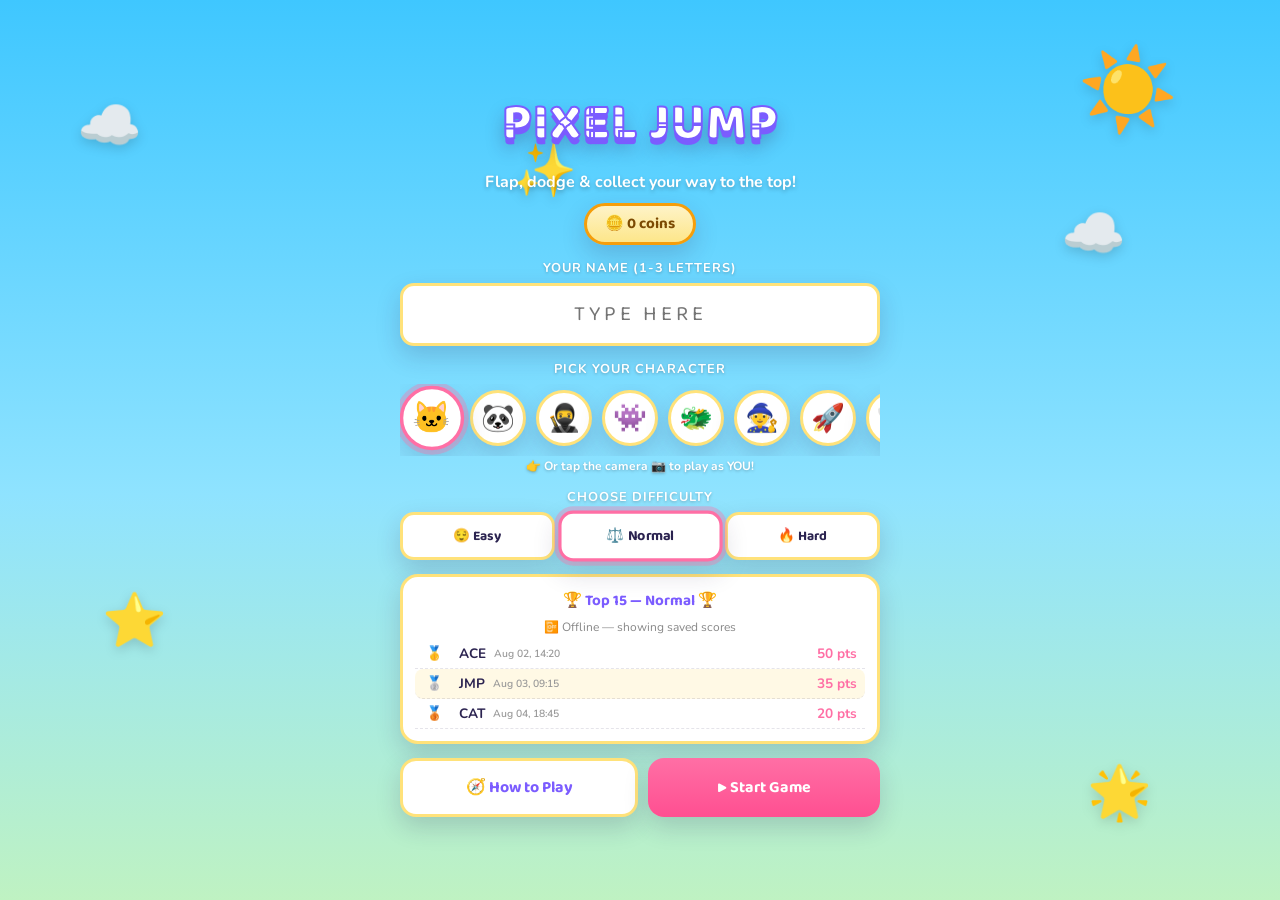
==== index.html @ 82afd9c7 "Add files via upload" ====
<!DOCTYPE html>
<html lang="en">
<head>
  <meta charset="UTF-8">
  <!--
    Viewport is locked to device width with no pinch-zoom so the game
    behaves like a native app on phones/tablets. `viewport-fit=cover`
    lets us pad around iPhone notches/home-indicators via CSS safe-area
    variables in style.css.
  -->
  <meta name="viewport" content="width=device-width, initial-scale=1.0, maximum-scale=1.0, user-scalable=no, viewport-fit=cover">
  <meta http-equiv="Cache-Control" content="no-cache, no-store, must-revalidate">
  <meta http-equiv="Pragma" content="no-cache">
  <meta http-equiv="Expires" content="0">
  <meta name="theme-color" content="#3fc7ff">
  <meta name="description" content="PixelJump - a bright, bouncy flap-and-dodge adventure for kids!">
  <title>PixelJump - v2.10.00</title>

  <!--
    =====================================================================
    AI / DEVELOPER EDITING REQUIREMENT
    =====================================================================
    Any assistant or developer that edits THIS FILE must bump the version
    in TWO places every time a change is made:
      1. The <title> tag above            (e.g. "PixelJump - v2.0.1")
      2. The game.js "?v=" query string    (bottom of this file)
    Use semantic versioning (MAJOR.MINOR.PATCH):
      - PATCH -> tiny fixes / copy tweaks / comment-only edits
      - MINOR -> new visuals, new UI, non-breaking features
      - MAJOR -> structural rewrites / breaking changes
    Bumping the query string forces browsers to fetch the new game.js
    instead of serving a stale cached copy.
    =====================================================================
  -->

  <!-- Game favicon: rounded app-icon style badge -->
  <link rel="icon" type="image/svg+xml" href="data:image/svg+xml,<svg xmlns='http://www.w3.org/2000/svg' viewBox='0 0 100 100'><rect width='100' height='100' rx='24' fill='%230ea5e9'/><circle cx='50' cy='46' r='30' fill='%23ffd54f'/><text x='50' y='60' font-size='40' text-anchor='middle'>🐱</text></svg>">

  <!--
    Kid-friendly, rounded Google Fonts:
    - "Baloo 2"  -> bold, bubbly display face for titles/buttons
    - "Nunito"   -> soft, highly-legible rounded body face for UI text
    Both are free/open license fonts loaded from Google Fonts CDN.
  -->
  <link rel="preconnect" href="https://fonts.googleapis.com">
  <link rel="preconnect" href="https://fonts.gstatic.com" crossorigin>
  <link href="https://fonts.googleapis.com/css2?family=Baloo+2:wght@500;700;800&family=Nunito:wght@400;600;700;800&display=swap" rel="stylesheet">

  <link rel="stylesheet" href="style.css?v=2.5.0">
</head>
<body>

  <!-- ================================================================
       #game-container holds the gameplay canvas plus every DOM overlay
       screen (splash / game-over / info modal). Overlays are real HTML
       so text stays crisp on any screen and layout reflows naturally
       instead of relying on hand-placed pixel coordinates.
  ================================================================= -->
  <div id="game-container">

    <!-- Gameplay layer: pipes, player, particles, and the live score HUD
         are drawn here every frame. Sized in JS to fill the container
         edge-to-edge on any display (see game.js -> resizeCanvas). -->
    <canvas id="gameCanvas" aria-label="PixelJump game canvas"></canvas>

    <!-- ============================================================
         SPLASH / START SCREEN
    ============================================================= -->
    <section id="splash-screen" class="overlay" aria-label="Start screen">
      <!-- Purely decorative floating background elements (sun, clouds, stars) -->
      <div class="sky-decor" aria-hidden="true">
        <span class="decor sun">☀️</span>
        <span class="decor cloud cloud-a">☁️</span>
        <span class="decor cloud cloud-b">☁️</span>
        <span class="decor star star-a">⭐</span>
        <span class="decor star star-b">✨</span>
        <span class="decor star star-c">🌟</span>
      </div>

      <div class="splash-content">
        <h1 class="title" id="splashTitle">PIXEL JUMP</h1>
        <p class="subtitle">Flap, dodge &amp; collect your way to the top!</p>

        <!-- Persistent coin total, saved on this device via localStorage
             (see game.js -> totalCoins). Updated after every run. -->
        <div class="coin-badge" id="coinBadgeWrap" aria-label="Total coins collected">
          🪙 <span id="totalCoinsDisplay">0</span> coins
        </div>

        <div class="input-group">
          <label for="initialsInput">Your name (1-3 letters)</label>
          <input type="text" id="initialsInput" maxlength="3" placeholder="TYPE HERE" autocomplete="off" spellcheck="false" inputmode="text" required>
        </div>

        <div class="input-group">
          <label id="avatarLabel">Pick your character</label>
          <div class="avatar-selector" id="avatarSelector" role="listbox" aria-labelledby="avatarLabel">
            <!-- Avatar buttons are generated in game.js from the AVATARS list,
                 plus one "use your own photo" camera button appended at the end. -->
          </div>
          <p class="avatar-hint">👉 Or tap the camera 📷 to play as YOU!</p>
        </div>

        <div class="input-group">
          <label id="difficultyLabel">Choose Difficulty</label>
          <div class="difficulty-selector" id="difficultySelector" role="radiogroup" aria-labelledby="difficultyLabel">
            <button type="button" class="diff-btn" data-difficulty="easy">😌 Easy</button>
            <button type="button" class="diff-btn" data-difficulty="normal">⚖️ Normal</button>
            <button type="button" class="diff-btn" data-difficulty="hard">🔥 Hard</button>
          </div>
        </div>

        <div class="leaderboard-box" id="splashLeaderboardBox">
          <h3>🏆 Top 15 — <span id="splashLeaderboardDiff">Normal</span> 🏆</h3>
          <p class="leaderboard-status" id="splashLeaderboardStatus">Loading scores…</p>
          <ul class="leaderboard-list" id="splashLeaderboardList"></ul>
        </div>

        <div class="btn-row">
          <button type="button" class="btn secondary-btn" id="howToPlayBtn">🧭 How to Play</button>
          <button type="button" class="btn primary-btn bounce-hover" id="startGameBtn">▶ Start Game</button>
        </div>
      </div>
    </section>

    <!-- ============================================================
         GAME OVER SCREEN
    ============================================================= -->
    <section id="game-over-screen" class="overlay hidden" aria-label="Game over screen">
      <div class="splash-content">
        <h1 class="title title-gameover">GAME OVER</h1>
        <p id="final-score">Score: 0</p>

        <!-- Easy-to-scan run summary, populated in game.js -> renderStatsPanel -->
        <div class="stats-panel" id="statsPanel">
          <div class="stat-item stat-highlight">
            <span class="stat-label">🏆 Personal Best</span>
            <span class="stat-value" id="statBest">0</span>
          </div>
          <div class="stat-item">
            <span class="stat-label">🚧 Pipes Cleared</span>
            <span class="stat-value" id="statPipes">0</span>
          </div>
          <div class="stat-item">
            <span class="stat-label">⚔️ Best Sword Streak</span>
            <span class="stat-value" id="statSwordStreak">0</span>
          </div>
          <div class="stat-item">
            <span class="stat-label">😅 Best Close-Call Streak</span>
            <span class="stat-value" id="statGrazeStreak">0</span>
          </div>
          <div class="stat-item">
            <span class="stat-label">🎯 Best Perfect Streak</span>
            <span class="stat-value" id="statPerfectStreak">0</span>
          </div>
          <div class="stat-item stat-wide">
            <span class="stat-label">🪙 Coins Earned</span>
            <span class="stat-value" id="statCoins">+0 (Total: 0)</span>
          </div>
          <div class="stat-item stat-wide">
            <span class="stat-label">📈 Speed Reached</span>
            <div class="ramp-bar-track"><div class="ramp-bar-fill" id="statRampFill"></div></div>
            <span class="stat-value" id="statRampLabel">0/40</span>
          </div>
        </div>

        <div class="leaderboard-box" id="gameOverLeaderboardBox">
          <h3>🏅 Top 15 — <span id="gameOverLeaderboardDiff">Normal</span> 🏅</h3>
          <p class="leaderboard-status" id="gameOverLeaderboardStatus">Loading scores…</p>
          <ul class="leaderboard-list" id="gameOverLeaderboardList"></ul>
        </div>

        <div class="btn-row">
          <button type="button" class="btn secondary-btn" id="muteBtn">🔊 Audio: On</button>
          <button type="button" class="btn secondary-btn" id="customAvatarBtn">📷 Use My Photo</button>
        </div>
        <div class="btn-row">
          <button type="button" class="btn secondary-btn" id="homeBtn">🏠 Home</button>
          <button type="button" class="btn primary-btn bounce-hover" id="playAgainBtn">🎮 Play Again</button>
        </div>
      </div>
    </section>

    <!-- ============================================================
         "HOW TO PLAY" ANIMATED TUTORIAL MODAL
         Only opens when the "How to Play" button is clicked — never shown
         automatically. Content is driven from game.js (tutorialSteps),
         which reuses the same GUIDE_SECTIONS data as the gameplay values.
    ============================================================= -->
    <section id="info-modal" class="overlay hidden" aria-label="How to play tutorial">
      <div class="splash-content modal-content tutorial-content">
        <h2 class="modal-title" id="tutorialTitle">🧭 How to Play</h2>

        <canvas id="tutorialCanvas" class="tutorial-canvas" width="360" height="220" aria-label="Animated gameplay preview"></canvas>
        <p class="tutorial-caption" id="tutorialCaption">Tap or click anywhere to flap your wings!</p>

        <div class="tutorial-dots" id="tutorialDots" role="tablist" aria-label="Tutorial steps"></div>

        <div class="btn-row">
          <button type="button" class="btn secondary-btn" id="tutorialPrevBtn">◀ Back</button>
          <button type="button" class="btn secondary-btn" id="tutorialNextBtn">Next ▶</button>
        </div>
        <button type="button" class="btn primary-btn bounce-hover" id="closeInfoBtn">Got it, let's fly! 🚀</button>
      </div>
    </section>

  </div>

  <!-- Hidden native file input used for uploading a custom avatar photo -->
  <input type="file" id="avatarUpload" accept="image/*" aria-hidden="true">

<script src="game.js?v=2.10.00"></script></body>
</html>
---- style.css ----
/* =========================================================================
   PixelJump Stylesheet
   Version: v2.5.0

   AI / DEVELOPER EDITING REQUIREMENT:
   Any assistant or developer who edits this file MUST bump the version
   number above AND the "?v=" query string on the <link> tag that loads
   this file in index.html, using semantic versioning (MAJOR.MINOR.PATCH).
   ========================================================================= */

/* -------------------------------------------------------------------------
   Design tokens: the kid-arcade color palette + fonts used everywhere.
   Keeping these as CSS variables means the whole theme can be re-colored
   from one place.
------------------------------------------------------------------------- */
:root {
  --sky-top: #3fc7ff;
  --sky-bottom: #8fe3ff;
  --sun-yellow: #ffd54f;
  --candy-pink: #ff6fa5;
  --grass-green: #52d17c;
  --grape-purple: #7b5cff;
  --ink: #2b2350;              /* main text color, deep playful plum */
  --card-bg: #ffffff;
  --card-border: #ffe27a;
  --shadow-soft: 0 10px 24px rgba(43, 35, 80, 0.18);
  --font-display: 'Baloo 2', 'Segoe UI', sans-serif;
  --font-body: 'Nunito', 'Segoe UI', sans-serif;
  /* Safe-area insets keep UI clear of notches / home indicators */
  --safe-top: env(safe-area-inset-top, 0px);
  --safe-bottom: env(safe-area-inset-bottom, 0px);
  --safe-left: env(safe-area-inset-left, 0px);
  --safe-right: env(safe-area-inset-right, 0px);
}

* {
  box-sizing: border-box;
  margin: 0;
  padding: 0;
  user-select: none;
  -webkit-user-select: none;
  touch-action: manipulation;
}

html, body {
  width: 100%;
  height: 100%;
  overflow: hidden;
  background: #041022;
  font-family: var(--font-body);
  color: var(--ink);
}

body {
  display: flex;
  justify-content: center;
  align-items: center;
  /* dvh = dynamic viewport height, avoids the mobile-browser address-bar
     jump you get with plain vh */
  min-height: 100dvh;
}

/* -------------------------------------------------------------------------
   #game-container: fills the whole viewport edge-to-edge on every device.
   No max-width/letterboxing — the canvas inside is resized in JS to
   exactly match this box, so gameplay uses all available screen space.
------------------------------------------------------------------------- */
#game-container {
  position: relative;
  width: 100vw;
  height: 100dvh;
  overflow: hidden;
  background: linear-gradient(180deg, var(--sky-top) 0%, var(--sky-bottom) 100%);
  padding: var(--safe-top) var(--safe-right) var(--safe-bottom) var(--safe-left);
}

canvas {
  display: block;
  width: 100%;
  height: 100%;
  background: transparent;
}

input[type="file"] {
  display: none;
}

/* =========================================================================
   OVERLAY SCREENS (splash / game-over / info modal)
   Real HTML on top of the canvas so text is always crisp and layout
   reflows automatically with flexbox instead of manual pixel math.
   ========================================================================= */
.overlay {
  position: absolute;
  inset: 0;
  display: flex;
  justify-content: center;
  align-items: center;
  padding: max(16px, var(--safe-top)) max(16px, var(--safe-right)) max(16px, var(--safe-bottom)) max(16px, var(--safe-left));
  background: linear-gradient(180deg, #3fc7ff 0%, #8fe3ff 55%, #bff2c2 100%);
  overflow-y: auto;
  z-index: 10;
  animation: fadeIn 0.25s ease;
}

#info-modal {
  z-index: 20;
  background: rgba(20, 20, 45, 0.55);
  backdrop-filter: blur(6px);
}

.hidden {
  display: none !important;
}

@keyframes fadeIn {
  from { opacity: 0; }
  to { opacity: 1; }
}

/* Decorative sky elements behind the splash content */
.sky-decor {
  position: absolute;
  inset: 0;
  overflow: hidden;
  pointer-events: none;
  z-index: 0;
}
.decor {
  position: absolute;
  font-size: clamp(28px, 6vw, 52px);
  filter: drop-shadow(0 4px 6px rgba(0,0,0,0.15));
}
.sun { top: 4%; right: 8%; font-size: clamp(40px, 9vw, 80px); animation: spin 18s linear infinite; }
.cloud-a { top: 10%; left: 6%; animation: floatX 14s ease-in-out infinite; }
.cloud-b { top: 22%; right: 12%; animation: floatX 16s ease-in-out infinite reverse; }
.star-a { top: 65%; left: 8%; animation: twinkle 3s ease-in-out infinite; }
.star-b { top: 15%; left: 40%; animation: twinkle 2.4s ease-in-out infinite 0.5s; }
.star-c { bottom: 8%; right: 10%; animation: twinkle 2.8s ease-in-out infinite 1s; }

@keyframes spin { from { transform: rotate(0deg); } to { transform: rotate(360deg); } }
@keyframes floatX { 0%,100% { transform: translateX(0); } 50% { transform: translateX(18px); } }
@keyframes twinkle { 0%,100% { opacity: 0.4; transform: scale(0.85); } 50% { opacity: 1; transform: scale(1.15); } }

/* -------------------------------------------------------------------------
   Splash content card
------------------------------------------------------------------------- */
.splash-content {
  position: relative;
  z-index: 1;
  width: 100%;
  max-width: 460px;
  display: flex;
  flex-direction: column;
  align-items: center;
  gap: 14px;
}

.title {
  font-family: var(--font-display);
  font-weight: 800;
  font-size: clamp(2rem, 9vw, 3.2rem);
  letter-spacing: 1px;
  text-align: center;
  color: #fff;
  -webkit-text-stroke: 2px var(--grape-purple);
  text-shadow: 0 6px 0 var(--grape-purple), 0 10px 18px rgba(43,35,80,0.35);
  animation: wiggle 3.2s ease-in-out infinite;
}

.title-gameover {
  -webkit-text-stroke: 2px #c2185b;
  text-shadow: 0 6px 0 #c2185b, 0 10px 18px rgba(43,35,80,0.35);
}

@keyframes wiggle {
  0%, 100% { transform: rotate(-2deg); }
  50% { transform: rotate(2deg); }
}

.subtitle {
  font-weight: 700;
  color: #ffffff;
  text-shadow: 0 2px 4px rgba(0,0,0,0.25);
  text-align: center;
  font-size: clamp(0.85rem, 3vw, 1rem);
  margin-top: -8px;
}

/* -------------------------------------------------------------------------
   Form controls
------------------------------------------------------------------------- */
.input-group {
  width: 100%;
  display: flex;
  flex-direction: column;
  gap: 6px;
}

.input-group label {
  font-size: 0.8rem;
  font-weight: 700;
  color: #ffffff;
  text-shadow: 0 1px 3px rgba(0,0,0,0.25);
  text-transform: uppercase;
  letter-spacing: 1px;
  text-align: center;
}

input[type="text"] {
  width: 100%;
  padding: 12px 14px;
  border-radius: 14px;
  border: 3px solid var(--card-border);
  background: var(--card-bg);
  color: var(--ink);
  font-family: var(--font-display);
  font-size: 1.3rem;
  text-align: center;
  text-transform: uppercase;
  letter-spacing: 4px;
  outline: none;
  box-shadow: var(--shadow-soft);
  transition: transform 0.15s ease, box-shadow 0.15s ease;
}

input[type="text"]:focus {
  transform: scale(1.03);
  border-color: var(--candy-pink);
  box-shadow: 0 0 0 4px rgba(255, 111, 165, 0.35), var(--shadow-soft);
}

input[type="text"].invalid {
  border-color: #ff1744 !important;
  box-shadow: 0 0 0 4px rgba(255, 23, 68, 0.35) !important;
}

/* Avatar picker: horizontally scrollable row of round emoji buttons */
.avatar-selector {
  display: flex;
  gap: 10px;
  overflow-x: auto;
  padding: 6px 4px 10px;
  scroll-snap-type: x proximity;
  width: 100%;
  justify-content: flex-start;
}
.avatar-selector::-webkit-scrollbar { height: 6px; }
.avatar-selector::-webkit-scrollbar-thumb { background: rgba(255,255,255,0.6); border-radius: 4px; }

.avatar-btn {
  scroll-snap-align: center;
  flex: 0 0 auto;
  display: flex;
  align-items: center;
  justify-content: center;
  width: 56px;
  height: 56px;
  font-size: 1.7rem;
  background: var(--card-bg);
  border: 3px solid var(--card-border);
  border-radius: 50%;
  cursor: pointer;
  box-shadow: var(--shadow-soft);
  transition: transform 0.15s ease, border-color 0.15s ease;
}

.avatar-btn span, .avatar-btn img {
  pointer-events: none;
  width: 100%;
  height: 100%;
  border-radius: 50%;
  display: flex;
  align-items: center;
  justify-content: center;
  object-fit: cover;
}

.avatar-btn.active {
  border-color: var(--candy-pink);
  transform: scale(1.15);
  box-shadow: 0 0 0 4px rgba(255, 111, 165, 0.35), var(--shadow-soft);
}

.avatar-btn:hover { transform: scale(1.08); }

.avatar-btn.upload-btn {
  background: var(--grass-green);
  color: #fff;
  border-color: #2fa956;
  border-style: dashed;
  position: relative;
}

.avatar-btn.upload-btn .plus-badge {
  position: absolute;
  top: -4px;
  right: -4px;
  width: 18px;
  height: 18px;
  border-radius: 50%;
  background: var(--candy-pink);
  color: #fff;
  font-style: normal;
  font-weight: 800;
  font-size: 0.75rem;
  display: flex;
  align-items: center;
  justify-content: center;
  border: 2px solid #fff;
}

.avatar-hint {
  width: 100%;
  text-align: center;
  font-size: 0.75rem;
  font-weight: 700;
  color: #fff;
  text-shadow: 0 1px 3px rgba(0,0,0,0.25);
  margin-top: -4px;
}

/* -------------------------------------------------------------------------
   Difficulty selector (Easy / Normal / Hard) — same sizing rhythm as
   avatar-btn, but a horizontal pill row instead of round icons.
------------------------------------------------------------------------- */
.difficulty-selector {
  display: flex;
  gap: 8px;
  width: 100%;
}

.diff-btn {
  flex: 1;
  padding: 10px 6px;
  border-radius: 14px;
  border: 3px solid var(--card-border);
  background: var(--card-bg);
  color: var(--ink);
  font-family: var(--font-display);
  font-weight: 700;
  font-size: 0.85rem;
  cursor: pointer;
  box-shadow: var(--shadow-soft);
  transition: transform 0.15s ease, border-color 0.15s ease;
}

.diff-btn:hover { transform: scale(1.05); }

.diff-btn.active {
  border-color: var(--candy-pink);
  transform: scale(1.06);
  box-shadow: 0 0 0 4px rgba(255, 111, 165, 0.35), var(--shadow-soft);
}

.diff-btn[data-difficulty="easy"].active { border-color: var(--grass-green); box-shadow: 0 0 0 4px rgba(82, 209, 124, 0.35), var(--shadow-soft); }
.diff-btn[data-difficulty="hard"].active { border-color: #ef4444; box-shadow: 0 0 0 4px rgba(239, 68, 68, 0.35), var(--shadow-soft); }

/* -------------------------------------------------------------------------
   Leaderboard card
------------------------------------------------------------------------- */
.leaderboard-box {
  width: 100%;
  max-height: 180px;
  background: var(--card-bg);
  border-radius: 18px;
  padding: 12px;
  border: 3px solid var(--card-border);
  box-shadow: var(--shadow-soft);
  overflow-y: auto;
}

.leaderboard-box h3 {
  font-family: var(--font-display);
  font-size: 0.95rem;
  color: var(--grape-purple);
  text-align: center;
  margin-bottom: 6px;
}

.leaderboard-status {
  text-align: center;
  font-size: 0.75rem;
  color: #888;
  margin-bottom: 4px;
}

.leaderboard-list {
  list-style: none;
  font-size: 0.85rem;
  font-weight: 700;
}

.leaderboard-list li {
  display: flex;
  justify-content: space-between;
  align-items: center;
  padding: 5px 8px;
  border-bottom: 1px dashed rgba(43, 35, 80, 0.12);
}

.leaderboard-list li:nth-child(even) {
  background: rgba(255, 213, 79, 0.15);
  border-radius: 8px;
}

.rank-badge {
  display: inline-block;
  width: 22px;
  text-align: center;
  margin-right: 6px;
}

.score-date { display: flex; align-items: center; gap: 8px; }
.time-stamp { font-size: 0.65rem; color: #999; font-weight: 600; }
.score-val { color: var(--candy-pink); }

/* -------------------------------------------------------------------------
   Buttons
------------------------------------------------------------------------- */
.btn-row {
  display: flex;
  gap: 10px;
  width: 100%;
}

.btn {
  flex: 1;
  padding: 14px 10px;
  border: none;
  border-radius: 16px;
  font-family: var(--font-display);
  font-weight: 700;
  font-size: clamp(0.85rem, 3vw, 1rem);
  cursor: pointer;
  box-shadow: var(--shadow-soft);
  transition: transform 0.12s ease, box-shadow 0.12s ease;
}

.btn:active { transform: translateY(2px) scale(0.98); }

.primary-btn {
  background: linear-gradient(180deg, var(--candy-pink), #ff4f91);
  color: #fff;
}

.secondary-btn {
  background: #fff;
  color: var(--grape-purple);
  border: 3px solid var(--card-border);
}

.bounce-hover:hover { animation: bounce 0.5s ease infinite; }
@keyframes bounce {
  0%, 100% { transform: translateY(0); }
  50% { transform: translateY(-4px); }
}

/* -------------------------------------------------------------------------
   Info / "How to Play" modal
------------------------------------------------------------------------- */
.modal-content {
  background: var(--card-bg);
  border-radius: 24px;
  padding: 20px;
  border: 4px solid var(--card-border);
}

.modal-title {
  font-family: var(--font-display);
  font-size: 1.2rem;
  color: var(--grape-purple);
  text-align: center;
  margin-bottom: 14px;
}

.tutorial-canvas {
  width: 100%;
  max-width: 360px;
  aspect-ratio: 360 / 220;
  border-radius: 16px;
  border: 3px solid var(--card-border);
  box-shadow: var(--shadow-soft);
  background: linear-gradient(180deg, #38bdf8, #8fe3ff);
  display: block;
}

.tutorial-caption {
  min-height: 2.6em;
  display: flex;
  align-items: center;
  justify-content: center;
  text-align: center;
  font-size: 0.85rem;
  font-weight: 700;
  color: var(--ink);
  padding: 0 4px;
}

.tutorial-dots {
  display: flex;
  flex-wrap: wrap;
  justify-content: center;
  gap: 6px;
  margin: -4px 0 2px;
}

.tutorial-dot {
  width: 9px;
  height: 9px;
  border-radius: 50%;
  border: none;
  background: var(--card-border);
  cursor: pointer;
  padding: 0;
  transition: transform 0.15s ease, background 0.15s ease;
}

.tutorial-dot.active {
  background: var(--candy-pink);
  transform: scale(1.3);
}

#final-score {
  font-family: var(--font-display);
  font-size: 1.3rem;
  color: var(--grape-purple);
  background: #fff;
  padding: 8px 18px;
  border-radius: 12px;
  box-shadow: var(--shadow-soft);
}

/* -------------------------------------------------------------------------
   Persistent coin badge (splash screen) — saved per-device via localStorage
------------------------------------------------------------------------- */
.coin-badge {
  font-family: var(--font-display);
  font-weight: 700;
  font-size: 0.95rem;
  color: #7c4a03;
  background: linear-gradient(180deg, #fef3c7, #fde68a);
  border: 3px solid #f59e0b;
  border-radius: 999px;
  padding: 6px 18px;
  box-shadow: var(--shadow-soft);
  margin-top: -4px;
}

/* -------------------------------------------------------------------------
   End-of-run stats panel — sits right under the score so results are easy
   to scan at a glance alongside the personal best.
------------------------------------------------------------------------- */
.stats-panel {
  display: grid;
  grid-template-columns: 1fr 1fr;
  gap: 8px;
  width: 100%;
}

.stat-item {
  display: flex;
  flex-direction: column;
  align-items: center;
  justify-content: center;
  gap: 2px;
  background: #fff;
  border: 2px solid var(--card-border);
  border-radius: 12px;
  padding: 8px 6px;
  box-shadow: var(--shadow-soft);
}

.stat-item.stat-wide { grid-column: 1 / -1; }

.stat-item.stat-highlight {
  background: linear-gradient(180deg, #fff7e0, #ffe9a8);
  border-color: var(--candy-pink);
}

.stat-label {
  font-size: 0.68rem;
  font-weight: 700;
  color: var(--ink);
  text-align: center;
  opacity: 0.8;
}

.stat-value {
  font-family: var(--font-display);
  font-size: 1rem;
  font-weight: 700;
  color: var(--grape-purple);
  text-align: center;
}

.ramp-bar-track {
  width: 100%;
  height: 10px;
  background: #f1f1f6;
  border-radius: 999px;
  overflow: hidden;
  margin: 4px 0 2px;
  border: 1px solid rgba(43, 35, 80, 0.1);
}

.ramp-bar-fill {
  height: 100%;
  width: 0%;
  background: linear-gradient(90deg, #38bdf8, #f97316);
  border-radius: 999px;
  transition: width 0.5s ease;
}

.shake { animation: shakeAnim 0.3s ease-in-out; }
@keyframes shakeAnim {
  0% { transform: translate(0, 0); }
  20% { transform: translate(-6px, 4px); }
  40% { transform: translate(6px, -4px); }
  60% { transform: translate(-4px, 2px); }
  80% { transform: translate(4px, -2px); }
  100% { transform: translate(0, 0); }
}

/* -------------------------------------------------------------------------
   Small phones: tighten spacing so everything still fits without scrolling
------------------------------------------------------------------------- */
@media (max-height: 700px) {
  .leaderboard-box { max-height: 120px; }
  .splash-content { gap: 8px; }
  .stat-item { padding: 6px 4px; }
  .stat-value { font-size: 0.9rem; }
}

/* Large / desktop screens: cap width so the card doesn't stretch too wide */
@media (min-width: 900px) {
  .splash-content { max-width: 480px; }
}
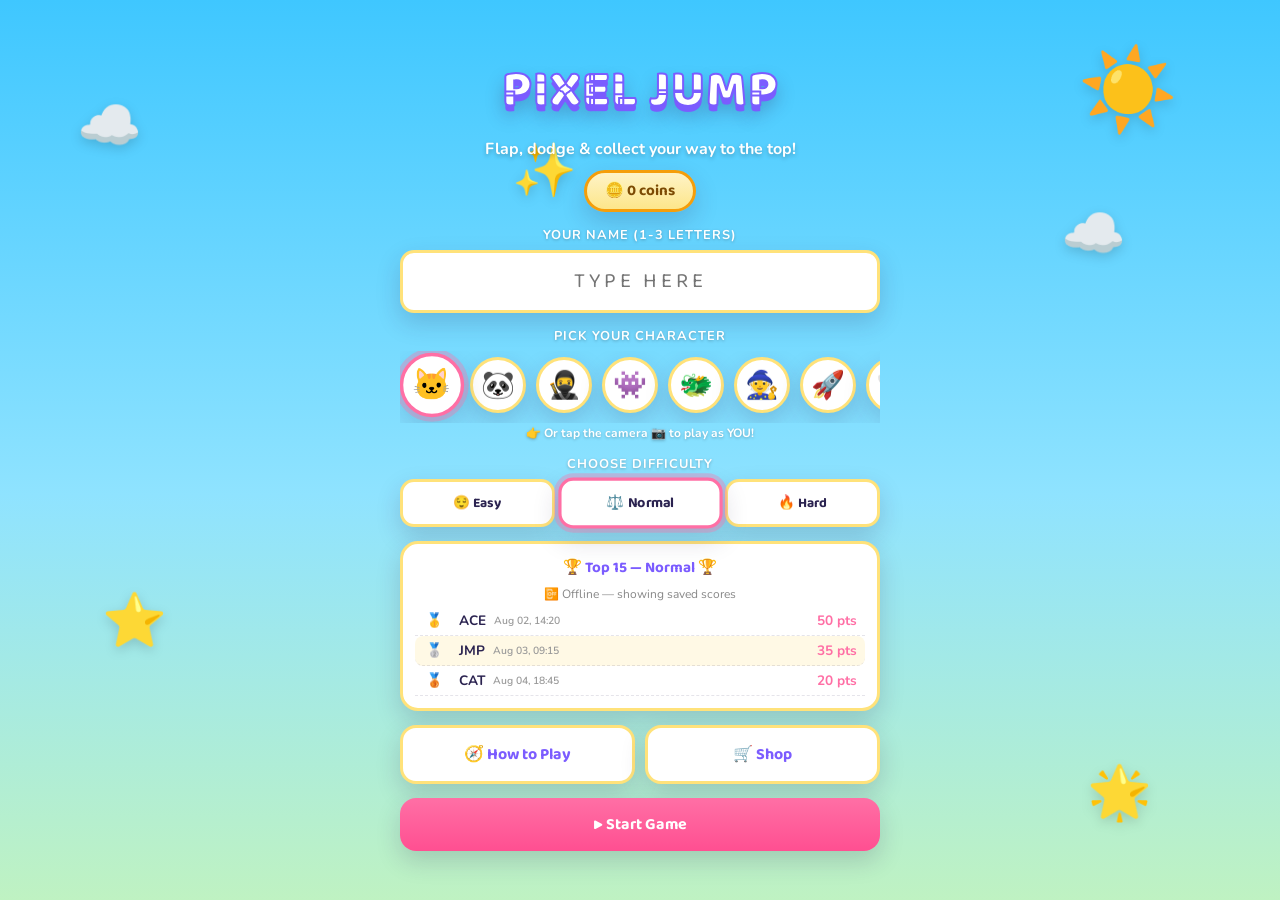
==== commit aae0e722: "Add files via upload" ====
--- a/index.html
+++ b/index.html
@@ -14,7 +14,7 @@
   <meta http-equiv="Expires" content="0">
   <meta name="theme-color" content="#3fc7ff">
   <meta name="description" content="PixelJump - a bright, bouncy flap-and-dodge adventure for kids!">
-  <title>PixelJump - v2.10.00</title>
+  <title>PixelJump - v2.12.00</title>
 
   <!--
     =====================================================================
@@ -46,7 +46,7 @@
   <link rel="preconnect" href="https://fonts.gstatic.com" crossorigin>
   <link href="https://fonts.googleapis.com/css2?family=Baloo+2:wght@500;700;800&family=Nunito:wght@400;600;700;800&display=swap" rel="stylesheet">
 
-  <link rel="stylesheet" href="style.css?v=2.5.0">
+  <link rel="stylesheet" href="style.css?v=2.7.0">
 </head>
 <body>
 
@@ -118,6 +118,9 @@
 
         <div class="btn-row">
           <button type="button" class="btn secondary-btn" id="howToPlayBtn">🧭 How to Play</button>
+          <button type="button" class="btn secondary-btn" id="shopBtn">🛒 Shop</button>
+        </div>
+        <div class="btn-row">
           <button type="button" class="btn primary-btn bounce-hover" id="startGameBtn">▶ Start Game</button>
         </div>
       </div>
@@ -204,10 +207,51 @@
       </div>
     </section>
 
+    <!-- ============================================================
+         COIN-BUYABLE REVIVE PROMPT
+         Only shown mid-run when the player has just died, has no
+         shield/feather left, and has enough coins banked to afford a
+         revive (see game.js -> offerRevive). Capped at one use per run.
+    ============================================================= -->
+    <section id="revive-modal" class="overlay hidden" aria-label="Revive with coins">
+      <div class="splash-content modal-content revive-content">
+        <h2 class="modal-title">💔 You Crashed!</h2>
+        <p class="revive-text">Spend coins to keep flying?</p>
+        <div class="revive-coin-row">
+          <span class="revive-cost-badge">🪙 <span id="reviveCoinCost">20</span></span>
+          <span class="revive-balance">You have <span id="reviveCoinBalance">0</span> 🪙</span>
+        </div>
+        <div class="btn-row">
+          <button type="button" class="btn secondary-btn" id="declineReviveBtn">❌ End Run</button>
+          <button type="button" class="btn primary-btn bounce-hover" id="reviveBtn">💖 Revive</button>
+        </div>
+        <p class="revive-hint">One coin-revive per run — choose wisely!</p>
+      </div>
+    </section>
+
+    <!-- ============================================================
+         SHOP — spend banked coins on cosmetics/perks
+         Only reachable from the splash screen. Content is generated
+         from game.js -> SHOP_ITEMS / renderShopList so pricing and
+         ownership always match the actual gameplay effects.
+    ============================================================= -->
+    <section id="shop-modal" class="overlay hidden" aria-label="Shop">
+      <div class="splash-content modal-content shop-content">
+        <h2 class="modal-title">🛒 Shop</h2>
+        <div class="coin-badge" id="shopCoinBadge" aria-label="Coins available to spend">
+          🪙 <span id="shopCoinBalance">0</span> coins
+        </div>
+        <div class="shop-list" id="shopList">
+          <!-- Populated from game.js -->
+        </div>
+        <button type="button" class="btn primary-btn bounce-hover" id="closeShopBtn">Done</button>
+      </div>
+    </section>
+
   </div>
 
   <!-- Hidden native file input used for uploading a custom avatar photo -->
   <input type="file" id="avatarUpload" accept="image/*" aria-hidden="true">
 
-<script src="game.js?v=2.10.00"></script></body>
+<script src="game.js?v=2.12.00"></script></body>
 </html>
--- a/style.css
+++ b/style.css
@@ -1,6 +1,6 @@
 /* =========================================================================
    PixelJump Stylesheet
-   Version: v2.5.0
+   Version: v2.7.0
 
    AI / DEVELOPER EDITING REQUIREMENT:
    Any assistant or developer who edits this file MUST bump the version
@@ -474,6 +474,104 @@
   margin-bottom: 14px;
 }
 
+/* -------------------------------------------------------------------------
+   Coin-buyable revive prompt
+------------------------------------------------------------------------- */
+#revive-modal { z-index: 25; background: rgba(20, 10, 30, 0.6); backdrop-filter: blur(6px); }
+
+.revive-content { gap: 12px; }
+
+.revive-text {
+  font-weight: 700;
+  color: var(--ink);
+  text-align: center;
+}
+
+.revive-coin-row {
+  display: flex;
+  flex-direction: column;
+  align-items: center;
+  gap: 4px;
+  width: 100%;
+}
+
+.revive-cost-badge {
+  font-family: var(--font-display);
+  font-weight: 800;
+  font-size: 1.4rem;
+  color: #7c4a03;
+  background: linear-gradient(180deg, #fef3c7, #fde68a);
+  border: 3px solid #f59e0b;
+  border-radius: 999px;
+  padding: 6px 22px;
+}
+
+.revive-balance {
+  font-size: 0.75rem;
+  font-weight: 700;
+  color: var(--ink);
+  opacity: 0.75;
+}
+
+.revive-hint {
+  font-size: 0.7rem;
+  font-weight: 600;
+  color: var(--ink);
+  opacity: 0.6;
+  text-align: center;
+}
+
+/* -------------------------------------------------------------------------
+   Shop
+------------------------------------------------------------------------- */
+.shop-content { gap: 10px; }
+
+.shop-list {
+  width: 100%;
+  max-height: 340px;
+  overflow-y: auto;
+  display: flex;
+  flex-direction: column;
+  gap: 8px;
+  margin-bottom: 4px;
+}
+
+.shop-item {
+  display: flex;
+  align-items: center;
+  gap: 10px;
+  background: #fff7e0;
+  border: 2px solid var(--card-border);
+  border-radius: 14px;
+  padding: 10px 12px;
+}
+
+.shop-item.owned { background: #f0fdf4; border-color: var(--grass-green); }
+.shop-item.equipped { border-color: var(--candy-pink); box-shadow: 0 0 0 3px rgba(255, 111, 165, 0.25); }
+
+.shop-item-icon { font-size: 1.6rem; flex: 0 0 auto; }
+
+.shop-item-info { flex: 1; display: flex; flex-direction: column; gap: 1px; min-width: 0; }
+.shop-item-info strong { color: var(--ink); font-size: 0.85rem; }
+.shop-item-info span { color: var(--ink); opacity: 0.7; font-size: 0.7rem; }
+
+.shop-item-action {
+  flex: 0 0 auto;
+  padding: 8px 12px;
+  border-radius: 12px;
+  border: none;
+  font-family: var(--font-display);
+  font-weight: 700;
+  font-size: 0.75rem;
+  cursor: pointer;
+  white-space: nowrap;
+}
+
+.shop-item-action.buy { background: linear-gradient(180deg, var(--candy-pink), #ff4f91); color: #fff; }
+.shop-item-action.buy:disabled { background: #d1d5db; color: #6b7280; cursor: not-allowed; }
+.shop-item-action.equip { background: #fff; color: var(--grape-purple); border: 2px solid var(--card-border); }
+.shop-item-action.equipped-label { background: var(--grass-green); color: #fff; cursor: default; }
+
 .tutorial-canvas {
   width: 100%;
   max-width: 360px;
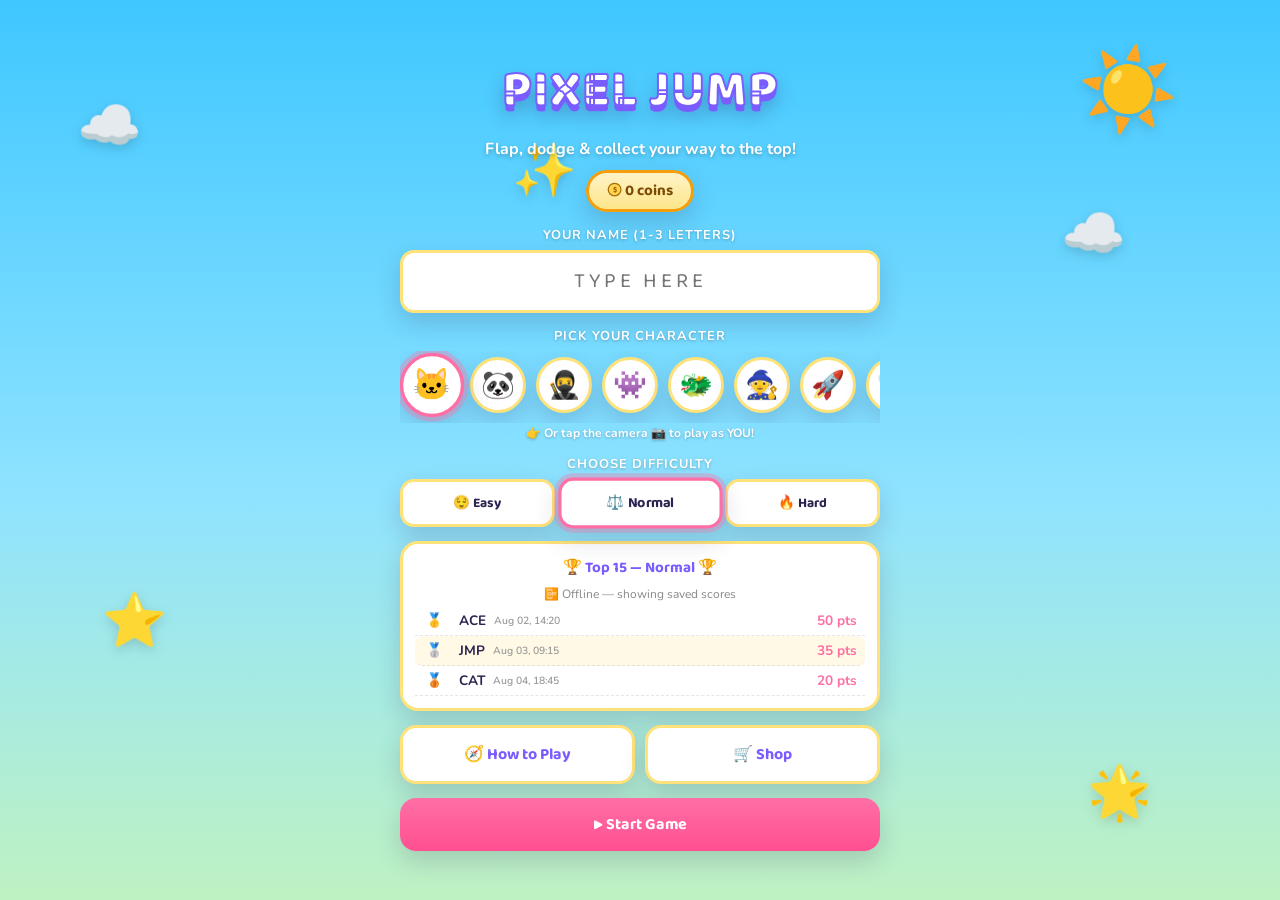
==== commit 81c43409: "Add files via upload" ====
--- a/index.html
+++ b/index.html
@@ -14,7 +14,7 @@
   <meta http-equiv="Expires" content="0">
   <meta name="theme-color" content="#3fc7ff">
   <meta name="description" content="PixelJump - a bright, bouncy flap-and-dodge adventure for kids!">
-  <title>PixelJump - v2.12.00</title>
+  <title>PixelJump - v2.13.01</title>
 
   <!--
     =====================================================================
@@ -46,7 +46,7 @@
   <link rel="preconnect" href="https://fonts.gstatic.com" crossorigin>
   <link href="https://fonts.googleapis.com/css2?family=Baloo+2:wght@500;700;800&family=Nunito:wght@400;600;700;800&display=swap" rel="stylesheet">
 
-  <link rel="stylesheet" href="style.css?v=2.7.0">
+  <link rel="stylesheet" href="style.css?v=2.8.0">
 </head>
 <body>
 
@@ -84,7 +84,8 @@
         <!-- Persistent coin total, saved on this device via localStorage
              (see game.js -> totalCoins). Updated after every run. -->
         <div class="coin-badge" id="coinBadgeWrap" aria-label="Total coins collected">
-          🪙 <span id="totalCoinsDisplay">0</span> coins
+          <svg class="coin-icon" viewBox="0 0 24 24" aria-hidden="true"><circle cx="12" cy="12" r="10" fill="#ffd54f" stroke="#a86c05" stroke-width="2"/><text x="12" y="16.5" text-anchor="middle" font-size="12" font-weight="800" fill="#a86c05" font-family="'Baloo 2', sans-serif">$</text></svg>
+          <span id="totalCoinsDisplay">0</span> coins
         </div>
 
         <div class="input-group">
@@ -157,7 +158,7 @@
             <span class="stat-value" id="statPerfectStreak">0</span>
           </div>
           <div class="stat-item stat-wide">
-            <span class="stat-label">🪙 Coins Earned</span>
+            <span class="stat-label"><svg class="coin-icon" viewBox="0 0 24 24" aria-hidden="true"><circle cx="12" cy="12" r="10" fill="#ffd54f" stroke="#a86c05" stroke-width="2"/><text x="12" y="16.5" text-anchor="middle" font-size="12" font-weight="800" fill="#a86c05" font-family="'Baloo 2', sans-serif">$</text></svg> Coins Earned</span>
             <span class="stat-value" id="statCoins">+0 (Total: 0)</span>
           </div>
           <div class="stat-item stat-wide">
@@ -218,8 +219,8 @@
         <h2 class="modal-title">💔 You Crashed!</h2>
         <p class="revive-text">Spend coins to keep flying?</p>
         <div class="revive-coin-row">
-          <span class="revive-cost-badge">🪙 <span id="reviveCoinCost">20</span></span>
-          <span class="revive-balance">You have <span id="reviveCoinBalance">0</span> 🪙</span>
+          <span class="revive-cost-badge"><svg class="coin-icon" viewBox="0 0 24 24" aria-hidden="true"><circle cx="12" cy="12" r="10" fill="#ffd54f" stroke="#a86c05" stroke-width="2"/><text x="12" y="16.5" text-anchor="middle" font-size="12" font-weight="800" fill="#a86c05" font-family="'Baloo 2', sans-serif">$</text></svg> <span id="reviveCoinCost">20</span></span>
+          <span class="revive-balance">You have <span id="reviveCoinBalance">0</span> <svg class="coin-icon" viewBox="0 0 24 24" aria-hidden="true"><circle cx="12" cy="12" r="10" fill="#ffd54f" stroke="#a86c05" stroke-width="2"/><text x="12" y="16.5" text-anchor="middle" font-size="12" font-weight="800" fill="#a86c05" font-family="'Baloo 2', sans-serif">$</text></svg></span>
         </div>
         <div class="btn-row">
           <button type="button" class="btn secondary-btn" id="declineReviveBtn">❌ End Run</button>
@@ -239,7 +240,8 @@
       <div class="splash-content modal-content shop-content">
         <h2 class="modal-title">🛒 Shop</h2>
         <div class="coin-badge" id="shopCoinBadge" aria-label="Coins available to spend">
-          🪙 <span id="shopCoinBalance">0</span> coins
+          <svg class="coin-icon" viewBox="0 0 24 24" aria-hidden="true"><circle cx="12" cy="12" r="10" fill="#ffd54f" stroke="#a86c05" stroke-width="2"/><text x="12" y="16.5" text-anchor="middle" font-size="12" font-weight="800" fill="#a86c05" font-family="'Baloo 2', sans-serif">$</text></svg>
+          <span id="shopCoinBalance">0</span> coins
         </div>
         <div class="shop-list" id="shopList">
           <!-- Populated from game.js -->
@@ -253,5 +255,5 @@
   <!-- Hidden native file input used for uploading a custom avatar photo -->
   <input type="file" id="avatarUpload" accept="image/*" aria-hidden="true">
 
-<script src="game.js?v=2.12.00"></script></body>
+<script src="game.js?v=2.13.01"></script></body>
 </html>
--- a/style.css
+++ b/style.css
@@ -1,6 +1,6 @@
 /* =========================================================================
    PixelJump Stylesheet
-   Version: v2.7.0
+   Version: v2.8.0
 
    AI / DEVELOPER EDITING REQUIREMENT:
    Any assistant or developer who edits this file MUST bump the version
@@ -645,6 +645,15 @@
   margin-top: -4px;
 }
 
+/* Reusable inline gold-coin SVG icon — used instead of the 🪙 emoji, which
+   doesn't render reliably as text across every platform/browser. */
+.coin-icon {
+  width: 1em;
+  height: 1em;
+  vertical-align: -0.15em;
+  display: inline-block;
+}
+
 /* -------------------------------------------------------------------------
    End-of-run stats panel — sits right under the score so results are easy
    to scan at a glance alongside the personal best.
